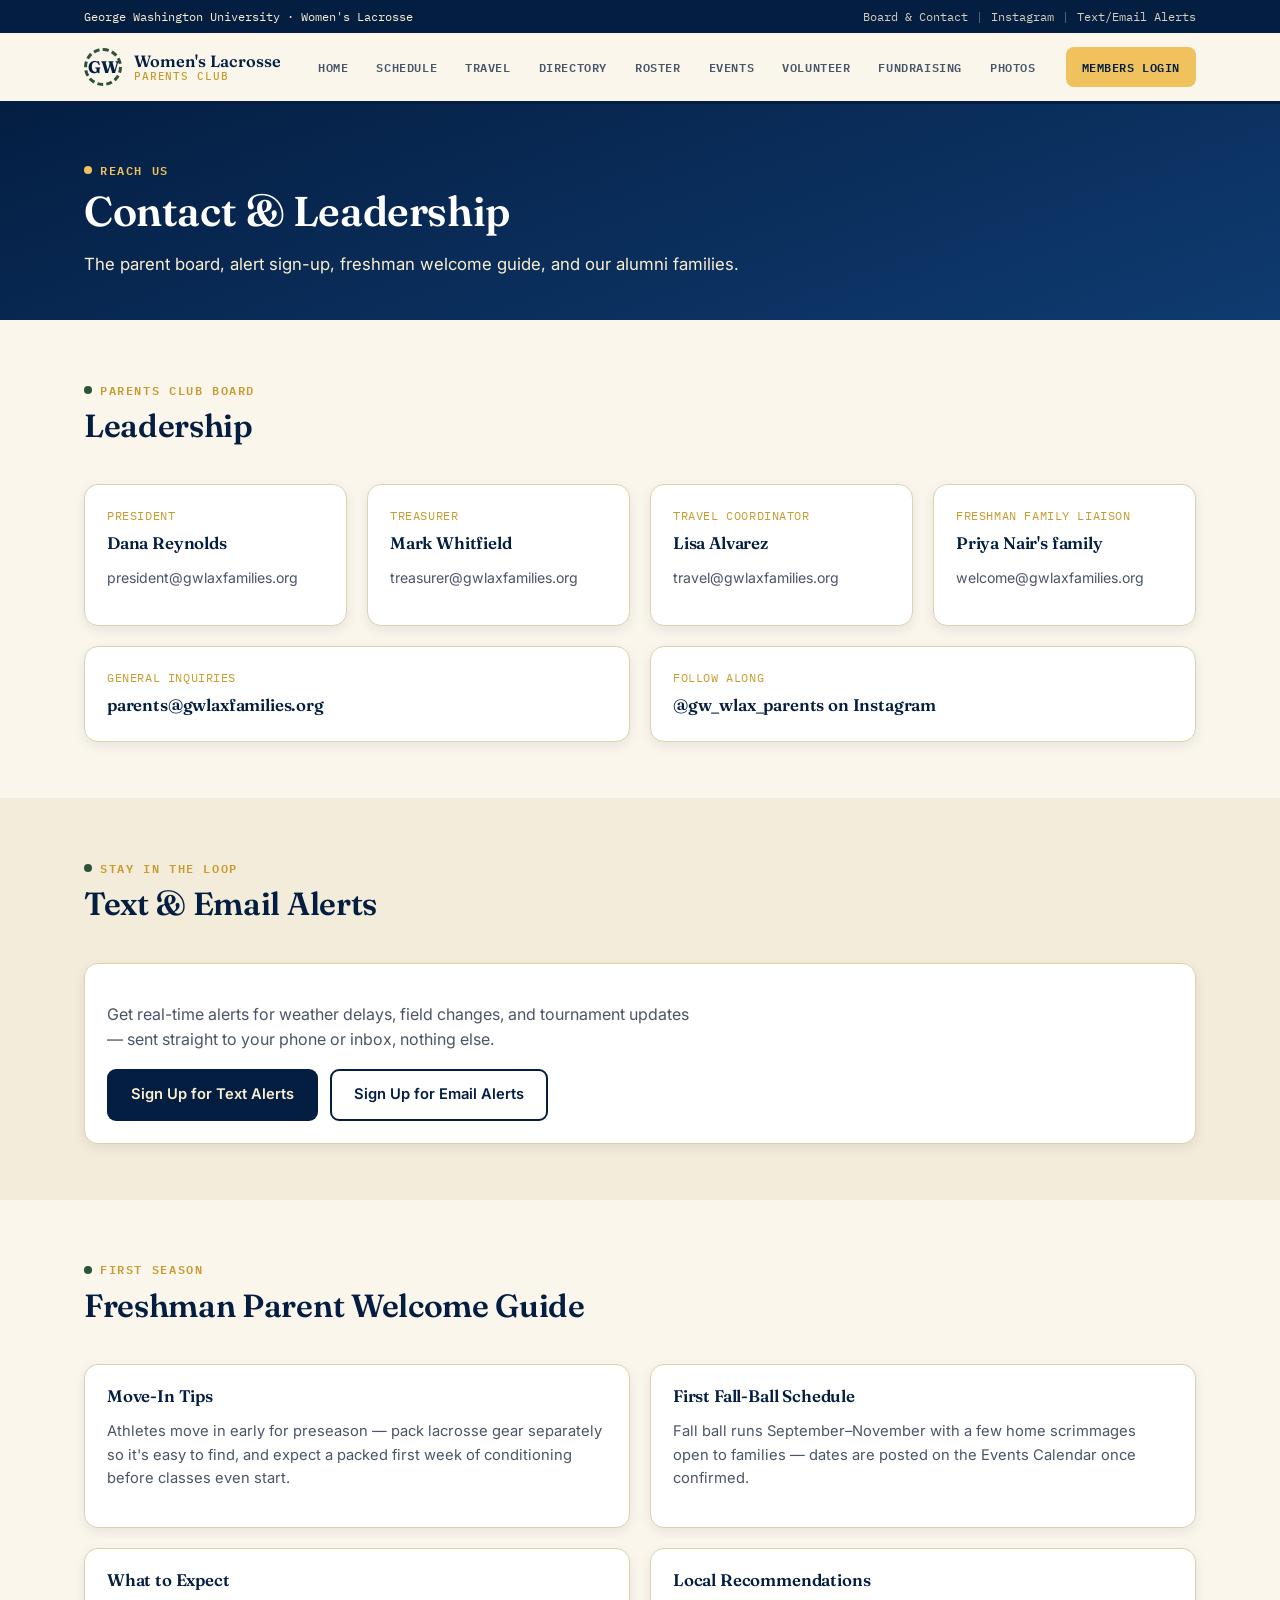
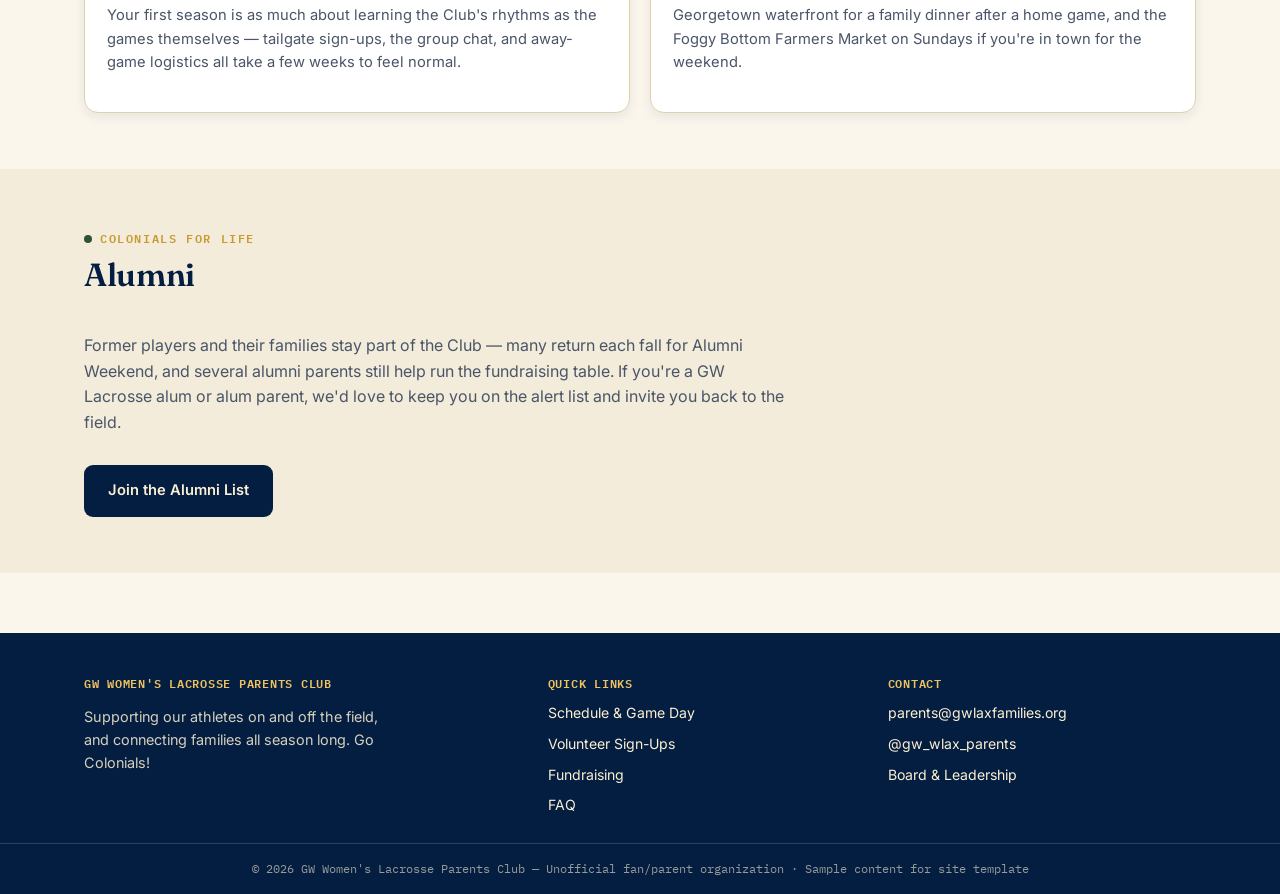
==== contact.html @ f3a17a4f "Add files via upload" ====
<!DOCTYPE html>
<html lang="en">
<head>
<meta charset="UTF-8">
<meta name="viewport" content="width=device-width, initial-scale=1.0">
<title>Contact &amp; Leadership — GW Women's Lacrosse Parents Club</title>
<link rel="stylesheet" href="css/style.css">
</head>
<body>

<div class="top-bar">
  <div class="wrap">
    <div>George Washington University · Women's Lacrosse</div>
    <div><a href="contact.html">Board &amp; Contact</a><span class="sep">|</span><a href="#">Instagram</a><span class="sep">|</span><a href="contact.html#alerts">Text/Email Alerts</a></div>
  </div>
</div>
<header class="site-header">
  <div class="header-inner">
    <a href="index.html" class="brand"><span class="brand-mark">GW</span><span class="brand-text">Women's Lacrosse<small>Parents Club</small></span></a>
    <nav class="site-nav">
      <a href="index.html">Home</a><a href="schedule.html">Schedule</a><a href="travel.html">Travel</a>
      <a href="directory.html">Directory</a><a href="roster.html">Roster</a><a href="events.html">Events</a>
      <a href="volunteer.html">Volunteer</a><a href="fundraising.html">Fundraising</a><a href="gallery.html">Photos</a>
      <a href="news.html">News</a><a href="faq.html">FAQ</a><a href="contact.html">Contact</a>
    </nav>
    <button class="member-btn" onclick="location.href='directory.html'">Members Login</button>
  </div>
</header>

<section class="page-banner">
  <div class="wrap">
    <span class="eyebrow">Reach us</span>
    <h1>Contact &amp; Leadership</h1>
    <p>The parent board, alert sign-up, freshman welcome guide, and our alumni families.</p>
  </div>
</section>

<section class="section">
  <div class="wrap">
    <div class="section-head"><div><span class="eyebrow">Parents club board</span><h2>Leadership</h2></div></div>
    <div class="grid cols-4">
      <div class="card"><span class="meta">President</span><h3 style="font-size:1.05rem;">Dana Reynolds</h3><p style="color:var(--ink-soft);font-size:.88rem;">president@gwlaxfamilies.org</p></div>
      <div class="card"><span class="meta">Treasurer</span><h3 style="font-size:1.05rem;">Mark Whitfield</h3><p style="color:var(--ink-soft);font-size:.88rem;">treasurer@gwlaxfamilies.org</p></div>
      <div class="card"><span class="meta">Travel Coordinator</span><h3 style="font-size:1.05rem;">Lisa Alvarez</h3><p style="color:var(--ink-soft);font-size:.88rem;">travel@gwlaxfamilies.org</p></div>
      <div class="card"><span class="meta">Freshman Family Liaison</span><h3 style="font-size:1.05rem;">Priya Nair's family</h3><p style="color:var(--ink-soft);font-size:.88rem;">welcome@gwlaxfamilies.org</p></div>
    </div>
    <div class="grid cols-2" style="margin-top:20px;">
      <div class="card"><span class="meta">General inquiries</span><h3 style="font-size:1.05rem;">parents@gwlaxfamilies.org</h3></div>
      <div class="card"><span class="meta">Follow along</span><h3 style="font-size:1.05rem;">@gw_wlax_parents on Instagram</h3></div>
    </div>
  </div>
</section>

<section class="section alt" id="alerts">
  <div class="wrap">
    <div class="section-head"><div><span class="eyebrow">Stay in the loop</span><h2>Text &amp; Email Alerts</h2></div></div>
    <div class="card">
      <p style="color:var(--ink-soft);max-width:60ch;">Get real-time alerts for weather delays, field changes, and tournament updates — sent straight to your phone or inbox, nothing else.</p>
      <div style="display:flex;gap:12px;flex-wrap:wrap;margin-top:14px;">
        <a class="btn btn-navy" href="#">Sign Up for Text Alerts</a>
        <a class="btn btn-outline" style="color:var(--blue-900);border-color:var(--blue-900);" href="#">Sign Up for Email Alerts</a>
      </div>
    </div>
  </div>
</section>

<section class="section">
  <div class="wrap">
    <div class="section-head"><div><span class="eyebrow">First season</span><h2>Freshman Parent Welcome Guide</h2></div></div>
    <div class="grid cols-2">
      <div class="card"><h3 style="font-size:1.05rem;">Move-In Tips</h3><p style="color:var(--ink-soft);font-size:.92rem;">Athletes move in early for preseason — pack lacrosse gear separately so it's easy to find, and expect a packed first week of conditioning before classes even start.</p></div>
      <div class="card"><h3 style="font-size:1.05rem;">First Fall-Ball Schedule</h3><p style="color:var(--ink-soft);font-size:.92rem;">Fall ball runs September–November with a few home scrimmages open to families — dates are posted on the Events Calendar once confirmed.</p></div>
      <div class="card"><h3 style="font-size:1.05rem;">What to Expect</h3><p style="color:var(--ink-soft);font-size:.92rem;">Your first season is as much about learning the Club's rhythms as the games themselves — tailgate sign-ups, the group chat, and away-game logistics all take a few weeks to feel normal.</p></div>
      <div class="card"><h3 style="font-size:1.05rem;">Local Recommendations</h3><p style="color:var(--ink-soft);font-size:.92rem;">Georgetown waterfront for a family dinner after a home game, and the Foggy Bottom Farmers Market on Sundays if you're in town for the weekend.</p></div>
    </div>
  </div>
</section>

<section class="section alt">
  <div class="wrap">
    <div class="section-head"><div><span class="eyebrow">Colonials for life</span><h2>Alumni</h2></div></div>
    <p style="color:var(--ink-soft);max-width:70ch;">Former players and their families stay part of the Club — many return each fall for Alumni Weekend, and several alumni parents still help run the fundraising table. If you're a GW Lacrosse alum or alum parent, we'd love to keep you on the alert list and invite you back to the field.</p>
    <a class="btn btn-navy" style="margin-top:14px;" href="#">Join the Alumni List</a>
  </div>
</section>

<footer class="site-footer">
  <div class="footer-inner">
    <div><h4>GW Women's Lacrosse Parents Club</h4><p style="max-width:34ch;color:rgba(251,239,209,.85);font-size:.9rem;">Supporting our athletes on and off the field, and connecting families all season long. Go Colonials!</p></div>
    <div><h4>Quick Links</h4><ul><li><a href="schedule.html">Schedule &amp; Game Day</a></li><li><a href="volunteer.html">Volunteer Sign-Ups</a></li><li><a href="fundraising.html">Fundraising</a></li><li><a href="faq.html">FAQ</a></li></ul></div>
    <div><h4>Contact</h4><ul><li>parents@gwlaxfamilies.org</li><li>@gw_wlax_parents</li><li><a href="contact.html">Board &amp; Leadership</a></li></ul></div>
  </div>
  <div class="footer-bottom">© 2026 GW Women's Lacrosse Parents Club — Unofficial fan/parent organization · Sample content for site template</div>
</footer>
<script src="js/main.js"></script>
</body>
</html>
---- css/style.css ----
/* ==========================================================================
   GW WOMEN'S LACROSSE PARENTS CLUB — DESIGN SYSTEM
   Palette: Colonial Blue + Buff, warm cream ground, turf-green accent
   Signature motif: "The Draw Circle" — the center circle where every game
   begins — used as a photo frame, a divider, and a progress ring.
   ========================================================================== */

@import url('https://fonts.googleapis.com/css2?family=Fraunces:opsz,wght@9..144,400;9..144,500;9..144,600;9..144,700&family=Inter:wght@400;500;600;700&family=IBM+Plex+Mono:wght@400;500;600&display=swap');

:root{
  --blue-900:#041E42;
  --blue-800:#0A2C56;
  --blue-700:#0F3B70;
  --buff:#EFC25E;
  --buff-dark:#C99A2F;
  --buff-light:#FBEFD1;
  --cream:#FAF6EC;
  --cream-deep:#F3ECDA;
  --ink:#1B2430;
  --ink-soft:#4A5568;
  --turf:#2E5339;
  --turf-light:#E7EEE4;
  --line:#DED2AC;
  --white:#FFFFFF;
  --radius:14px;
  --radius-sm:8px;
  --shadow:0 10px 30px rgba(4,30,66,0.10);
  --shadow-sm:0 4px 12px rgba(4,30,66,0.08);
  --maxw:1160px;
}

*{box-sizing:border-box;}
html{scroll-behavior:smooth;}
body{
  margin:0;
  background:var(--cream);
  color:var(--ink);
  font-family:'Inter',system-ui,sans-serif;
  font-size:16px;
  line-height:1.6;
  -webkit-font-smoothing:antialiased;
}
img{max-width:100%;display:block;}
a{color:inherit;text-decoration:none;}
h1,h2,h3,h4{
  font-family:'Fraunces',serif;
  font-weight:600;
  line-height:1.08;
  margin:0 0 .4em;
  color:var(--blue-900);
  letter-spacing:-0.01em;
}
.mono{font-family:'IBM Plex Mono',monospace;}
.wrap{max-width:var(--maxw);margin:0 auto;padding:0 24px;}
.eyebrow{
  font-family:'IBM Plex Mono',monospace;
  text-transform:uppercase;
  font-size:.72rem;
  letter-spacing:.14em;
  color:var(--buff-dark);
  font-weight:600;
  display:inline-flex;
  align-items:center;
  gap:8px;
  margin-bottom:10px;
}
.eyebrow::before{
  content:"";
  width:8px;height:8px;border-radius:50%;
  background:var(--turf);
  display:inline-block;
}
:focus-visible{outline:3px solid var(--turf);outline-offset:2px;}

/* ---------- header / scoreboard nav ---------- */
.top-bar{
  background:var(--blue-900);
  color:var(--buff-light);
  font-family:'IBM Plex Mono',monospace;
  font-size:.75rem;
}
.top-bar .wrap{
  display:flex;justify-content:space-between;align-items:center;
  padding-top:7px;padding-bottom:7px;gap:12px;flex-wrap:wrap;
}
.top-bar a{opacity:.85;}
.top-bar a:hover{opacity:1;color:var(--buff);}
.top-bar .sep{opacity:.4;margin:0 8px;}

.site-header{
  background:var(--cream);
  border-bottom:3px solid var(--blue-900);
  position:sticky;top:0;z-index:50;
}
.header-inner{
  max-width:var(--maxw);margin:0 auto;padding:14px 24px;
  display:flex;align-items:center;gap:24px;
}
.brand{display:flex;align-items:center;gap:12px;flex-shrink:0;}
.brand-mark{
  width:38px;height:38px;border-radius:50%;
  border:3px dashed var(--turf);
  display:flex;align-items:center;justify-content:center;
  color:var(--blue-900);font-family:'Fraunces',serif;font-weight:700;font-size:1.05rem;
}
.brand-text{font-family:'Fraunces',serif;font-weight:600;color:var(--blue-900);font-size:1.02rem;line-height:1.15;}
.brand-text small{display:block;font-family:'IBM Plex Mono',monospace;font-weight:500;font-size:.68rem;letter-spacing:.08em;text-transform:uppercase;color:var(--buff-dark);}

.site-nav{
  display:flex;gap:2px;overflow-x:auto;flex:1;
  scrollbar-width:none;
}
.site-nav::-webkit-scrollbar{display:none;}
.site-nav a{
  font-family:'IBM Plex Mono',monospace;
  font-size:.74rem;letter-spacing:.05em;text-transform:uppercase;
  padding:9px 13px;border-radius:6px;white-space:nowrap;
  color:var(--ink-soft);font-weight:600;
}
.site-nav a:hover{background:var(--cream-deep);color:var(--blue-900);}
.site-nav a.active{background:var(--blue-900);color:var(--buff);}
.member-btn{
  flex-shrink:0;
  background:var(--buff);color:var(--blue-900);border:none;
  font-family:'IBM Plex Mono',monospace;font-weight:600;font-size:.72rem;
  letter-spacing:.05em;text-transform:uppercase;
  padding:10px 16px;border-radius:8px;cursor:pointer;
}
.member-btn:hover{background:var(--buff-dark);}

/* ---------- hero ---------- */
.hero{
  position:relative;
  background:
    radial-gradient(circle at 18% 30%, rgba(239,194,94,0.18), transparent 45%),
    linear-gradient(160deg,var(--blue-900) 0%, var(--blue-700) 55%, var(--blue-800) 100%);
  color:var(--white);
  overflow:hidden;
}
.hero::after{
  content:"";position:absolute;inset:0;
  background-image:repeating-linear-gradient(90deg, rgba(255,255,255,0.05) 0 1px, transparent 1px 90px);
  pointer-events:none;
}
.hero-inner{
  max-width:var(--maxw);margin:0 auto;padding:76px 24px 60px;
  position:relative;z-index:2;
  display:grid;grid-template-columns:1.2fr .8fr;gap:40px;align-items:center;
}
.hero h1{color:var(--white);font-size:clamp(2.2rem,4.4vw,3.4rem);margin-bottom:.3em;}
.hero p.lead{font-size:1.15rem;color:var(--buff-light);max-width:46ch;margin:0 0 22px;}
.hero .eyebrow{color:var(--buff);}
.hero .eyebrow::before{background:var(--buff);}
.hero-cta{display:flex;gap:12px;flex-wrap:wrap;}
.hero-photo{
  aspect-ratio:4/3;border-radius:var(--radius);
  background:
    radial-gradient(circle at 65% 25%, rgba(239,194,94,0.35), transparent 55%),
    linear-gradient(135deg,#0F3B70,#062042);
  border:3px dashed rgba(239,194,94,0.55);
  display:flex;align-items:center;justify-content:center;
  text-align:center;padding:24px;position:relative;
}
.hero-photo .cap{font-family:'IBM Plex Mono',monospace;font-size:.78rem;color:var(--buff-light);letter-spacing:.04em;}
.hero-photo .circle-ring{
  position:absolute;width:120px;height:120px;border-radius:50%;
  border:2px dashed rgba(239,194,94,0.5);
}

/* ---------- generic page banner (non-home pages) ---------- */
.page-banner{
  background:linear-gradient(160deg,var(--blue-900),var(--blue-700));
  color:var(--white);padding:52px 24px 42px;
}
.page-banner .wrap>*{position:relative;z-index:2;}
.page-banner h1{color:var(--white);font-size:clamp(1.8rem,3.6vw,2.6rem);}
.page-banner p{color:var(--buff-light);max-width:60ch;font-size:1.05rem;margin:0;}
.page-banner .eyebrow{color:var(--buff);}
.page-banner .eyebrow::before{background:var(--buff);}

/* ---------- sections ---------- */
.section{padding:56px 0;}
.section.tight{padding:36px 0;}
.section.alt{background:var(--cream-deep);}
.section-head{display:flex;justify-content:space-between;align-items:flex-end;gap:20px;margin-bottom:28px;flex-wrap:wrap;}
.section-head h2{font-size:clamp(1.5rem,2.6vw,2rem);}

/* dashed "restraining line" divider */
.dash-divider{
  border:none;border-top:2px dashed var(--line);margin:44px 0;
}

/* ---------- cards / grids ---------- */
.grid{display:grid;gap:20px;}
.grid.cols-2{grid-template-columns:repeat(2,1fr);}
.grid.cols-3{grid-template-columns:repeat(3,1fr);}
.grid.cols-4{grid-template-columns:repeat(4,1fr);}
@media(max-width:900px){.grid.cols-2,.grid.cols-3,.grid.cols-4{grid-template-columns:1fr 1fr;}}
@media(max-width:600px){.grid.cols-2,.grid.cols-3,.grid.cols-4{grid-template-columns:1fr;}}

.card{
  background:var(--white);border:1px solid var(--line);border-radius:var(--radius);
  padding:22px;box-shadow:var(--shadow-sm);
}
.card h3{font-size:1.15rem;margin-bottom:.3em;}
.card .meta{font-family:'IBM Plex Mono',monospace;font-size:.74rem;color:var(--buff-dark);text-transform:uppercase;letter-spacing:.05em;margin-bottom:8px;display:block;}

.announce{
  border-left:4px solid var(--turf);background:var(--turf-light);
  padding:14px 18px;border-radius:0 var(--radius-sm) var(--radius-sm) 0;margin-bottom:14px;
}
.announce .date{font-family:'IBM Plex Mono',monospace;font-size:.72rem;color:var(--turf);text-transform:uppercase;letter-spacing:.05em;display:block;margin-bottom:4px;}

/* ---------- date-tile list (key dates on home) ---------- */
.date-list{display:flex;flex-direction:column;gap:0;}
.date-row{
  display:flex;align-items:center;gap:18px;padding:16px 0;border-bottom:1px dashed var(--line);
}
.date-row:first-child{border-top:1px dashed var(--line);}
.date-tile{
  width:64px;height:64px;flex-shrink:0;border-radius:12px;background:var(--blue-900);color:var(--buff);
  display:flex;flex-direction:column;align-items:center;justify-content:center;font-family:'IBM Plex Mono',monospace;
}
.date-tile .d{font-size:1.3rem;font-weight:600;line-height:1;}
.date-tile .m{font-size:.62rem;text-transform:uppercase;letter-spacing:.06em;}
.date-row h4{margin:0 0 2px;font-size:1.02rem;}
.date-row p{margin:0;color:var(--ink-soft);font-size:.92rem;}

/* ---------- buttons ---------- */
.btn{
  display:inline-flex;align-items:center;gap:8px;
  font-family:'Inter',sans-serif;font-weight:600;font-size:.92rem;
  padding:12px 22px;border-radius:9px;border:2px solid transparent;cursor:pointer;
}
.btn-primary{background:var(--buff);color:var(--blue-900);}
.btn-primary:hover{background:var(--buff-dark);}
.btn-outline{background:transparent;border-color:rgba(255,255,255,0.5);color:var(--white);}
.btn-outline:hover{border-color:var(--white);}
.btn-navy{background:var(--blue-900);color:var(--buff-light);}
.btn-navy:hover{background:var(--blue-700);}
.btn-sm{padding:8px 14px;font-size:.82rem;border-radius:7px;}

/* ---------- tables ---------- */
.table-wrap{overflow-x:auto;border-radius:var(--radius);border:1px solid var(--line);background:var(--white);}
table{width:100%;border-collapse:collapse;font-size:.93rem;min-width:640px;}
thead th{
  background:var(--blue-900);color:var(--buff-light);text-align:left;
  font-family:'IBM Plex Mono',monospace;font-size:.72rem;text-transform:uppercase;letter-spacing:.05em;
  padding:12px 16px;
}
tbody td{padding:13px 16px;border-bottom:1px solid var(--cream-deep);vertical-align:middle;}
tbody tr:last-child td{border-bottom:none;}
tbody tr:hover{background:var(--cream-deep);}
.pill{
  display:inline-block;padding:3px 10px;border-radius:20px;font-family:'IBM Plex Mono',monospace;
  font-size:.7rem;text-transform:uppercase;letter-spacing:.04em;font-weight:600;
}
.pill.home{background:var(--turf-light);color:var(--turf);}
.pill.away{background:var(--buff-light);color:var(--buff-dark);}
.pill.win{background:#E4F3E7;color:#1F6D33;}
.pill.loss{background:#FBE9E7;color:#B3402C;}
.pill.upcoming{background:var(--cream-deep);color:var(--ink-soft);}

/* ---------- draw-circle photo frames ---------- */
.circle-frame{
  width:140px;height:140px;border-radius:50%;
  background:linear-gradient(150deg,#0F3B70,#062042);
  border:3px dashed var(--buff);
  display:flex;align-items:center;justify-content:center;margin:0 auto 14px;
  color:var(--buff-light);font-family:'IBM Plex Mono',monospace;font-size:.68rem;text-align:center;padding:10px;
}
.roster-card{text-align:center;}
.roster-card h3{font-size:1.02rem;margin-bottom:0;}
.roster-card .pos{color:var(--buff-dark);font-family:'IBM Plex Mono',monospace;font-size:.75rem;text-transform:uppercase;letter-spacing:.05em;}
.roster-card .home{color:var(--ink-soft);font-size:.86rem;margin-top:2px;}

/* ---------- progress ring (fundraising) ---------- */
.ring-wrap{display:flex;align-items:center;gap:22px;flex-wrap:wrap;}
.ring{position:relative;width:150px;height:150px;flex-shrink:0;}
.ring svg{transform:rotate(-90deg);}
.ring .bg{fill:none;stroke:var(--cream-deep);stroke-width:12;}
.ring .fg{fill:none;stroke:var(--buff);stroke-width:12;stroke-linecap:round;}
.ring .label{position:absolute;inset:0;display:flex;flex-direction:column;align-items:center;justify-content:center;}
.ring .label .pct{font-family:'Fraunces',serif;font-size:1.6rem;font-weight:600;color:var(--blue-900);}
.ring .label .of{font-family:'IBM Plex Mono',monospace;font-size:.68rem;color:var(--ink-soft);}

/* ---------- FAQ ---------- */
details.faq{
  background:var(--white);border:1px solid var(--line);border-radius:var(--radius-sm);
  padding:16px 20px;margin-bottom:12px;
}
details.faq summary{cursor:pointer;font-weight:600;color:var(--blue-900);font-size:1rem;list-style:none;display:flex;justify-content:space-between;align-items:center;}
details.faq summary::after{content:"+";font-family:'IBM Plex Mono',monospace;font-size:1.2rem;color:var(--buff-dark);}
details.faq[open] summary::after{content:"–";}
details.faq summary::-webkit-details-marker{display:none;}
details.faq p{margin:12px 0 0;color:var(--ink-soft);}

/* ---------- gallery ---------- */
.gallery-tile{
  aspect-ratio:1;border-radius:var(--radius-sm);
  background:linear-gradient(150deg,var(--blue-800),var(--blue-700));
  display:flex;align-items:center;justify-content:center;text-align:center;padding:14px;
  color:var(--buff-light);font-family:'IBM Plex Mono',monospace;font-size:.7rem;border:2px dashed rgba(239,194,94,0.4);
}

/* ---------- news ---------- */
.news-item{padding:22px 0;border-bottom:1px dashed var(--line);}
.news-item:last-child{border-bottom:none;}
.news-item h3{font-size:1.2rem;}
.news-item .date{font-family:'IBM Plex Mono',monospace;font-size:.72rem;color:var(--buff-dark);text-transform:uppercase;letter-spacing:.05em;}

/* ---------- forms / signups ---------- */
.signup-row{
  display:flex;justify-content:space-between;align-items:center;gap:16px;
  padding:16px 20px;background:var(--white);border:1px solid var(--line);border-radius:var(--radius-sm);margin-bottom:10px;flex-wrap:wrap;
}
.signup-row .slots{font-family:'IBM Plex Mono',monospace;font-size:.75rem;color:var(--ink-soft);}

.stat-strip{display:flex;gap:0;border:1px solid var(--line);border-radius:var(--radius);overflow:hidden;background:var(--white);}
.stat-strip .stat{flex:1;padding:20px;text-align:center;border-right:1px dashed var(--line);}
.stat-strip .stat:last-child{border-right:none;}
.stat-strip .stat .num{font-family:'Fraunces',serif;font-size:1.7rem;font-weight:600;color:var(--blue-900);}
.stat-strip .stat .lbl{font-family:'IBM Plex Mono',monospace;font-size:.68rem;text-transform:uppercase;letter-spacing:.05em;color:var(--ink-soft);}

/* ---------- lock notice (directory) ---------- */
.lock-banner{
  background:var(--blue-900);color:var(--buff-light);border-radius:var(--radius);
  padding:22px 26px;display:flex;align-items:center;gap:16px;margin-bottom:30px;
}
.lock-banner .icon{font-size:1.5rem;}
.lock-banner p{margin:0;font-size:.92rem;}

/* ---------- footer ---------- */
.site-footer{background:var(--blue-900);color:var(--buff-light);margin-top:60px;}
.footer-inner{max-width:var(--maxw);margin:0 auto;padding:44px 24px 26px;display:grid;grid-template-columns:1.4fr 1fr 1fr;gap:32px;}
.footer-inner h4{color:var(--buff);font-family:'IBM Plex Mono',monospace;font-size:.78rem;text-transform:uppercase;letter-spacing:.06em;margin-bottom:12px;}
.footer-inner ul{list-style:none;padding:0;margin:0;display:flex;flex-direction:column;gap:8px;font-size:.88rem;}
.footer-inner a:hover{color:var(--buff);}
.footer-bottom{border-top:1px solid rgba(255,255,255,0.15);padding:16px 24px;text-align:center;font-family:'IBM Plex Mono',monospace;font-size:.72rem;color:rgba(251,239,209,0.6);}
@media(max-width:800px){.footer-inner{grid-template-columns:1fr;}}

/* ---------- responsive ---------- */
@media(max-width:900px){
  .hero-inner{grid-template-columns:1fr;}
  .hero-photo{max-width:420px;}
}
@media(max-width:760px){
  .header-inner{flex-wrap:wrap;}
  .site-nav{order:3;width:100%;border-top:1px dashed var(--line);padding-top:8px;}
  table{min-width:560px;}
}
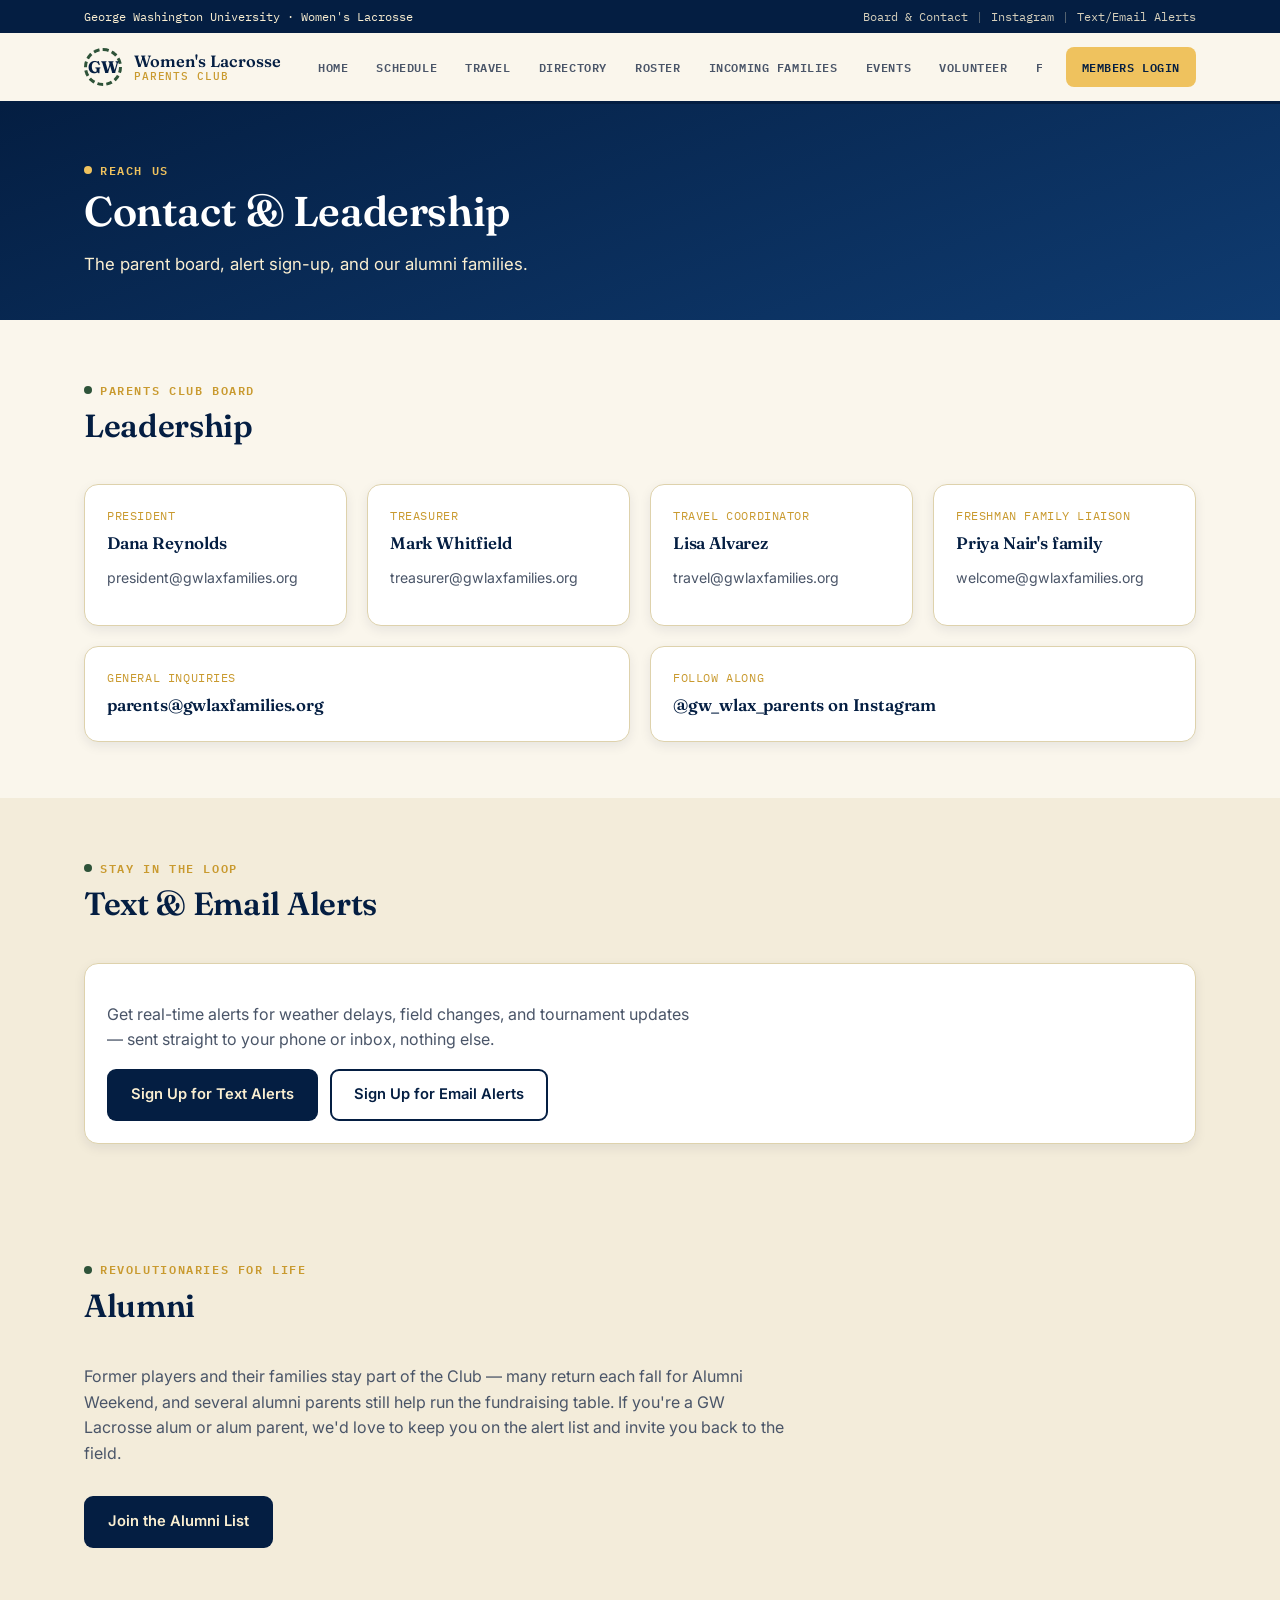
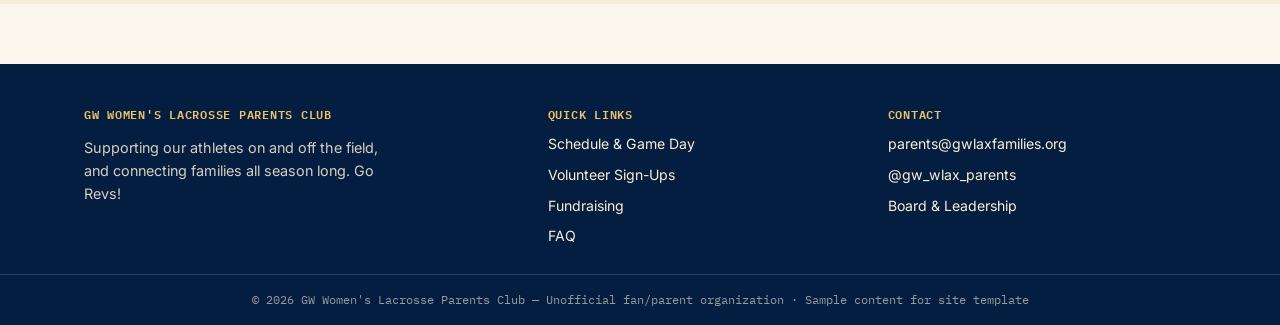
==== commit 301d7ce5: "Add files via upload" ====
--- a/contact.html
+++ b/contact.html
@@ -19,7 +19,7 @@
     <a href="index.html" class="brand"><span class="brand-mark">GW</span><span class="brand-text">Women's Lacrosse<small>Parents Club</small></span></a>
     <nav class="site-nav">
       <a href="index.html">Home</a><a href="schedule.html">Schedule</a><a href="travel.html">Travel</a>
-      <a href="directory.html">Directory</a><a href="roster.html">Roster</a><a href="events.html">Events</a>
+      <a href="directory.html">Directory</a><a href="roster.html">Roster</a><a href="incoming-families.html">Incoming Families</a><a href="events.html">Events</a>
       <a href="volunteer.html">Volunteer</a><a href="fundraising.html">Fundraising</a><a href="gallery.html">Photos</a>
       <a href="news.html">News</a><a href="faq.html">FAQ</a><a href="contact.html">Contact</a>
     </nav>
@@ -31,7 +31,7 @@
   <div class="wrap">
     <span class="eyebrow">Reach us</span>
     <h1>Contact &amp; Leadership</h1>
-    <p>The parent board, alert sign-up, freshman welcome guide, and our alumni families.</p>
+    <p>The parent board, alert sign-up, and our alumni families.</p>
   </div>
 </section>
 
@@ -64,21 +64,9 @@
   </div>
 </section>
 
-<section class="section">
-  <div class="wrap">
-    <div class="section-head"><div><span class="eyebrow">First season</span><h2>Freshman Parent Welcome Guide</h2></div></div>
-    <div class="grid cols-2">
-      <div class="card"><h3 style="font-size:1.05rem;">Move-In Tips</h3><p style="color:var(--ink-soft);font-size:.92rem;">Athletes move in early for preseason — pack lacrosse gear separately so it's easy to find, and expect a packed first week of conditioning before classes even start.</p></div>
-      <div class="card"><h3 style="font-size:1.05rem;">First Fall-Ball Schedule</h3><p style="color:var(--ink-soft);font-size:.92rem;">Fall ball runs September–November with a few home scrimmages open to families — dates are posted on the Events Calendar once confirmed.</p></div>
-      <div class="card"><h3 style="font-size:1.05rem;">What to Expect</h3><p style="color:var(--ink-soft);font-size:.92rem;">Your first season is as much about learning the Club's rhythms as the games themselves — tailgate sign-ups, the group chat, and away-game logistics all take a few weeks to feel normal.</p></div>
-      <div class="card"><h3 style="font-size:1.05rem;">Local Recommendations</h3><p style="color:var(--ink-soft);font-size:.92rem;">Georgetown waterfront for a family dinner after a home game, and the Foggy Bottom Farmers Market on Sundays if you're in town for the weekend.</p></div>
-    </div>
-  </div>
-</section>
-
 <section class="section alt">
   <div class="wrap">
-    <div class="section-head"><div><span class="eyebrow">Colonials for life</span><h2>Alumni</h2></div></div>
+    <div class="section-head"><div><span class="eyebrow">Revolutionaries for life</span><h2>Alumni</h2></div></div>
     <p style="color:var(--ink-soft);max-width:70ch;">Former players and their families stay part of the Club — many return each fall for Alumni Weekend, and several alumni parents still help run the fundraising table. If you're a GW Lacrosse alum or alum parent, we'd love to keep you on the alert list and invite you back to the field.</p>
     <a class="btn btn-navy" style="margin-top:14px;" href="#">Join the Alumni List</a>
   </div>
@@ -86,7 +74,7 @@
 
 <footer class="site-footer">
   <div class="footer-inner">
-    <div><h4>GW Women's Lacrosse Parents Club</h4><p style="max-width:34ch;color:rgba(251,239,209,.85);font-size:.9rem;">Supporting our athletes on and off the field, and connecting families all season long. Go Colonials!</p></div>
+    <div><h4>GW Women's Lacrosse Parents Club</h4><p style="max-width:34ch;color:rgba(251,239,209,.85);font-size:.9rem;">Supporting our athletes on and off the field, and connecting families all season long. Go Revs!</p></div>
     <div><h4>Quick Links</h4><ul><li><a href="schedule.html">Schedule &amp; Game Day</a></li><li><a href="volunteer.html">Volunteer Sign-Ups</a></li><li><a href="fundraising.html">Fundraising</a></li><li><a href="faq.html">FAQ</a></li></ul></div>
     <div><h4>Contact</h4><ul><li>parents@gwlaxfamilies.org</li><li>@gw_wlax_parents</li><li><a href="contact.html">Board &amp; Leadership</a></li></ul></div>
   </div>
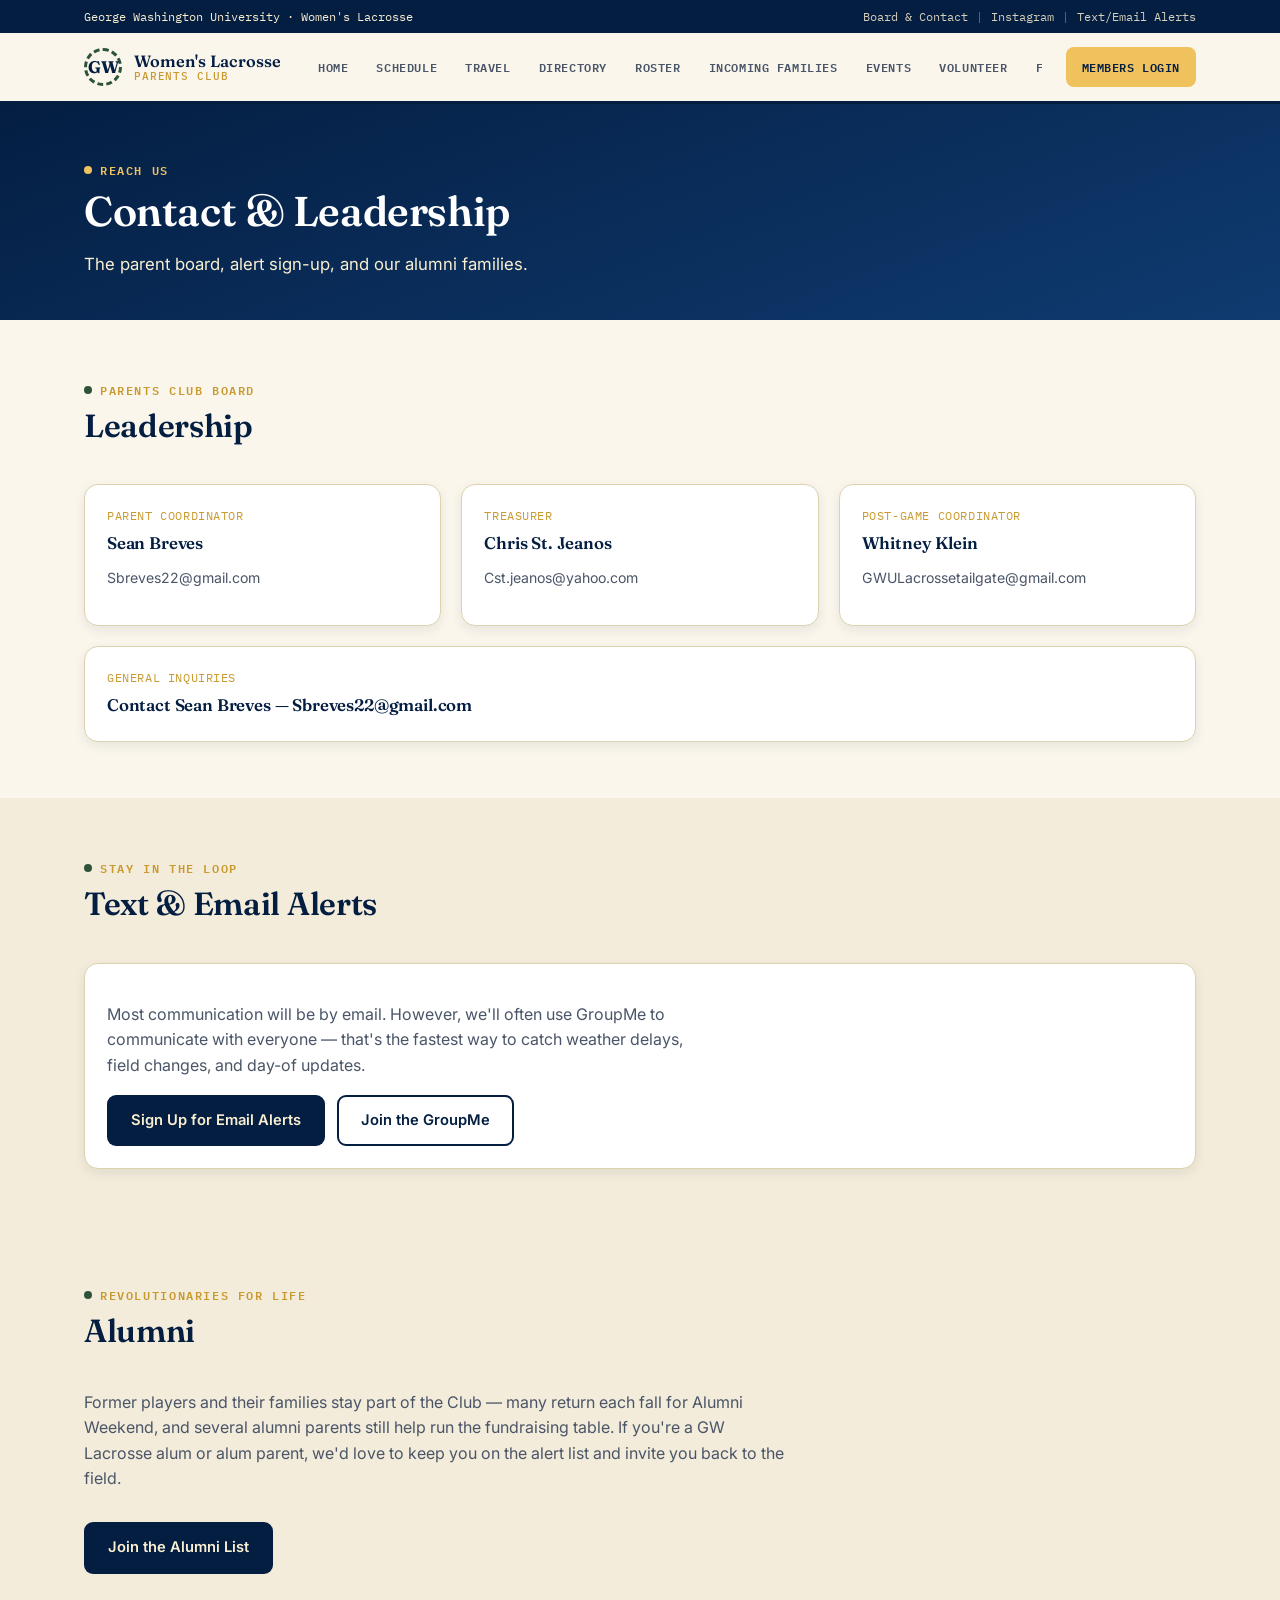
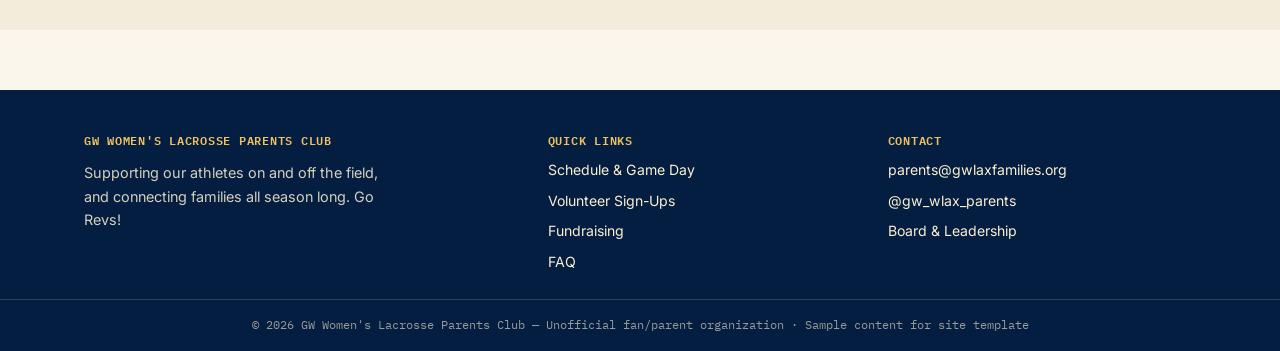
==== commit 8d3a9618: "Add files via upload" ====
--- a/contact.html
+++ b/contact.html
@@ -38,15 +38,13 @@
 <section class="section">
   <div class="wrap">
     <div class="section-head"><div><span class="eyebrow">Parents club board</span><h2>Leadership</h2></div></div>
-    <div class="grid cols-4">
-      <div class="card"><span class="meta">President</span><h3 style="font-size:1.05rem;">Dana Reynolds</h3><p style="color:var(--ink-soft);font-size:.88rem;">president@gwlaxfamilies.org</p></div>
-      <div class="card"><span class="meta">Treasurer</span><h3 style="font-size:1.05rem;">Mark Whitfield</h3><p style="color:var(--ink-soft);font-size:.88rem;">treasurer@gwlaxfamilies.org</p></div>
-      <div class="card"><span class="meta">Travel Coordinator</span><h3 style="font-size:1.05rem;">Lisa Alvarez</h3><p style="color:var(--ink-soft);font-size:.88rem;">travel@gwlaxfamilies.org</p></div>
-      <div class="card"><span class="meta">Freshman Family Liaison</span><h3 style="font-size:1.05rem;">Priya Nair's family</h3><p style="color:var(--ink-soft);font-size:.88rem;">welcome@gwlaxfamilies.org</p></div>
+    <div class="grid cols-3">
+      <div class="card"><span class="meta">Parent Coordinator</span><h3 style="font-size:1.05rem;">Sean Breves</h3><p style="color:var(--ink-soft);font-size:.88rem;">Sbreves22@gmail.com</p></div>
+      <div class="card"><span class="meta">Treasurer</span><h3 style="font-size:1.05rem;">Chris St. Jeanos</h3><p style="color:var(--ink-soft);font-size:.88rem;">Cst.jeanos@yahoo.com</p></div>
+      <div class="card"><span class="meta">Post-Game Coordinator</span><h3 style="font-size:1.05rem;">Whitney Klein</h3><p style="color:var(--ink-soft);font-size:.88rem;">GWULacrossetailgate@gmail.com</p></div>
     </div>
     <div class="grid cols-2" style="margin-top:20px;">
-      <div class="card"><span class="meta">General inquiries</span><h3 style="font-size:1.05rem;">parents@gwlaxfamilies.org</h3></div>
-      <div class="card"><span class="meta">Follow along</span><h3 style="font-size:1.05rem;">@gw_wlax_parents on Instagram</h3></div>
+      <div class="card" style="grid-column:1/-1;"><span class="meta">General inquiries</span><h3 style="font-size:1.05rem;">Contact Sean Breves — Sbreves22@gmail.com</h3></div>
     </div>
   </div>
 </section>
@@ -55,10 +53,10 @@
   <div class="wrap">
     <div class="section-head"><div><span class="eyebrow">Stay in the loop</span><h2>Text &amp; Email Alerts</h2></div></div>
     <div class="card">
-      <p style="color:var(--ink-soft);max-width:60ch;">Get real-time alerts for weather delays, field changes, and tournament updates — sent straight to your phone or inbox, nothing else.</p>
+      <p style="color:var(--ink-soft);max-width:60ch;">Most communication will be by email. However, we'll often use GroupMe to communicate with everyone — that's the fastest way to catch weather delays, field changes, and day-of updates.</p>
       <div style="display:flex;gap:12px;flex-wrap:wrap;margin-top:14px;">
-        <a class="btn btn-navy" href="#">Sign Up for Text Alerts</a>
-        <a class="btn btn-outline" style="color:var(--blue-900);border-color:var(--blue-900);" href="#">Sign Up for Email Alerts</a>
+        <a class="btn btn-navy" href="#">Sign Up for Email Alerts</a>
+        <a class="btn btn-outline" style="color:var(--blue-900);border-color:var(--blue-900);" href="#">Join the GroupMe</a>
       </div>
     </div>
   </div>
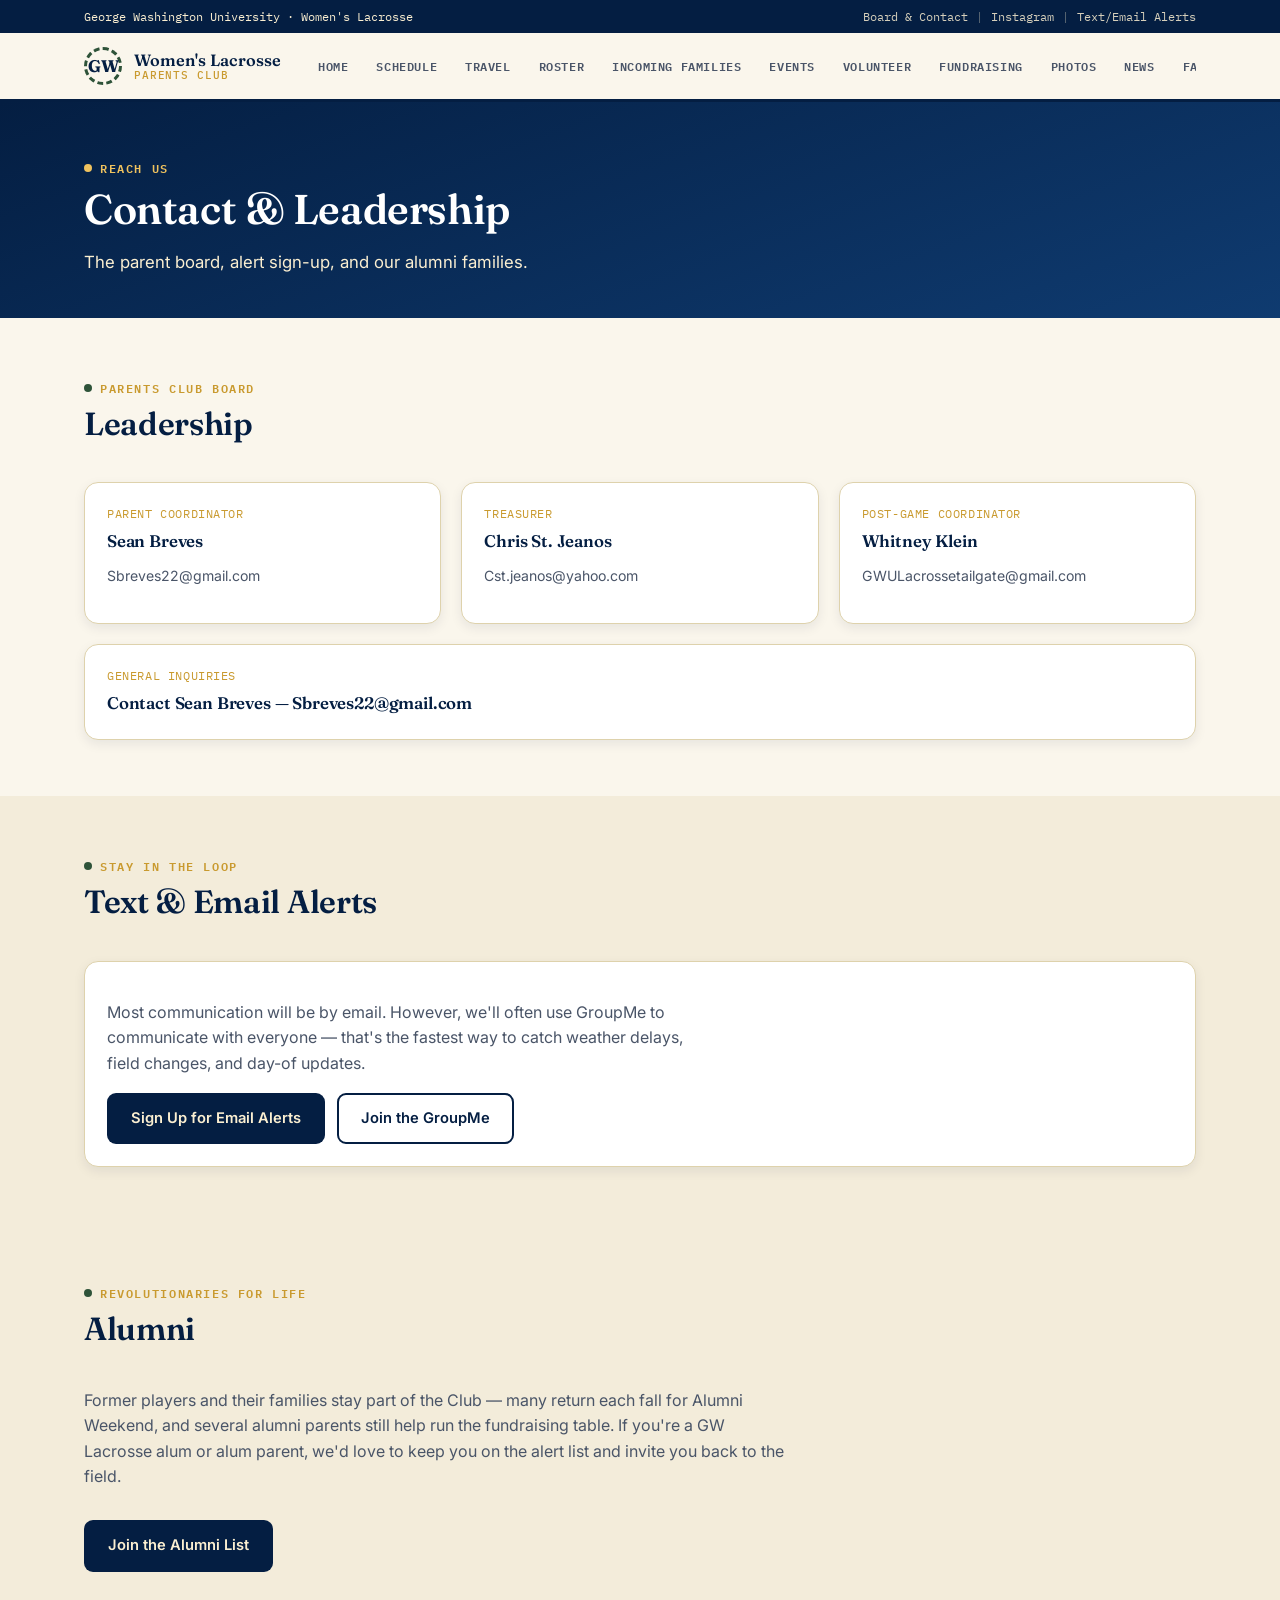
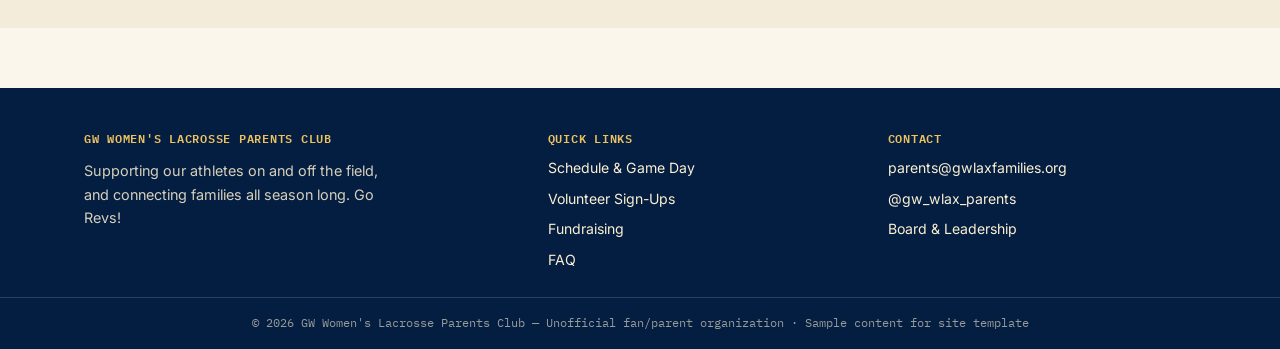
==== commit fa17c928: "Add files via upload" ====
--- a/contact.html
+++ b/contact.html
@@ -19,11 +19,11 @@
     <a href="index.html" class="brand"><span class="brand-mark">GW</span><span class="brand-text">Women's Lacrosse<small>Parents Club</small></span></a>
     <nav class="site-nav">
       <a href="index.html">Home</a><a href="schedule.html">Schedule</a><a href="travel.html">Travel</a>
-      <a href="directory.html">Directory</a><a href="roster.html">Roster</a><a href="incoming-families.html">Incoming Families</a><a href="events.html">Events</a>
+      <a href="roster.html">Roster</a><a href="incoming-families.html">Incoming Families</a><a href="events.html">Events</a>
       <a href="volunteer.html">Volunteer</a><a href="fundraising.html">Fundraising</a><a href="gallery.html">Photos</a>
       <a href="news.html">News</a><a href="faq.html">FAQ</a><a href="contact.html">Contact</a>
     </nav>
-    <button class="member-btn" onclick="location.href='directory.html'">Members Login</button>
+    <button class="nav-toggle" id="navToggle" aria-label="Toggle menu">☰</button>
   </div>
 </header>
 
--- a/css/style.css
+++ b/css/style.css
@@ -95,6 +95,7 @@
 .header-inner{
   max-width:var(--maxw);margin:0 auto;padding:14px 24px;
   display:flex;align-items:center;gap:24px;
+  position:relative;
 }
 .brand{display:flex;align-items:center;gap:12px;flex-shrink:0;}
 .brand-mark{
@@ -119,6 +120,12 @@
 }
 .site-nav a:hover{background:var(--cream-deep);color:var(--blue-900);}
 .site-nav a.active{background:var(--blue-900);color:var(--buff);}
+.nav-toggle{
+  display:none;
+  background:var(--blue-900);color:var(--buff);border:none;
+  width:42px;height:38px;border-radius:8px;font-size:1.2rem;cursor:pointer;
+  flex-shrink:0;align-items:center;justify-content:center;
+}
 .member-btn{
   flex-shrink:0;
   background:var(--buff);color:var(--blue-900);border:none;
@@ -345,7 +352,18 @@
   .hero-photo{max-width:420px;}
 }
 @media(max-width:760px){
-  .header-inner{flex-wrap:wrap;}
-  .site-nav{order:3;width:100%;border-top:1px dashed var(--line);padding-top:8px;}
+  .nav-toggle{display:flex;}
+  .header-inner{flex-wrap:nowrap;}
+  .site-nav{
+    display:none;
+    position:absolute;top:100%;left:0;right:0;
+    flex-direction:column;gap:0;
+    background:var(--cream);border-bottom:3px solid var(--blue-900);
+    padding:10px 24px 18px;overflow-x:visible;
+    box-shadow:var(--shadow);
+  }
+  .site-nav.open{display:flex;}
+  .site-nav a{padding:12px 6px;border-radius:0;border-bottom:1px dashed var(--line);width:100%;}
+  .site-nav a:last-child{border-bottom:none;}
   table{min-width:560px;}
 }
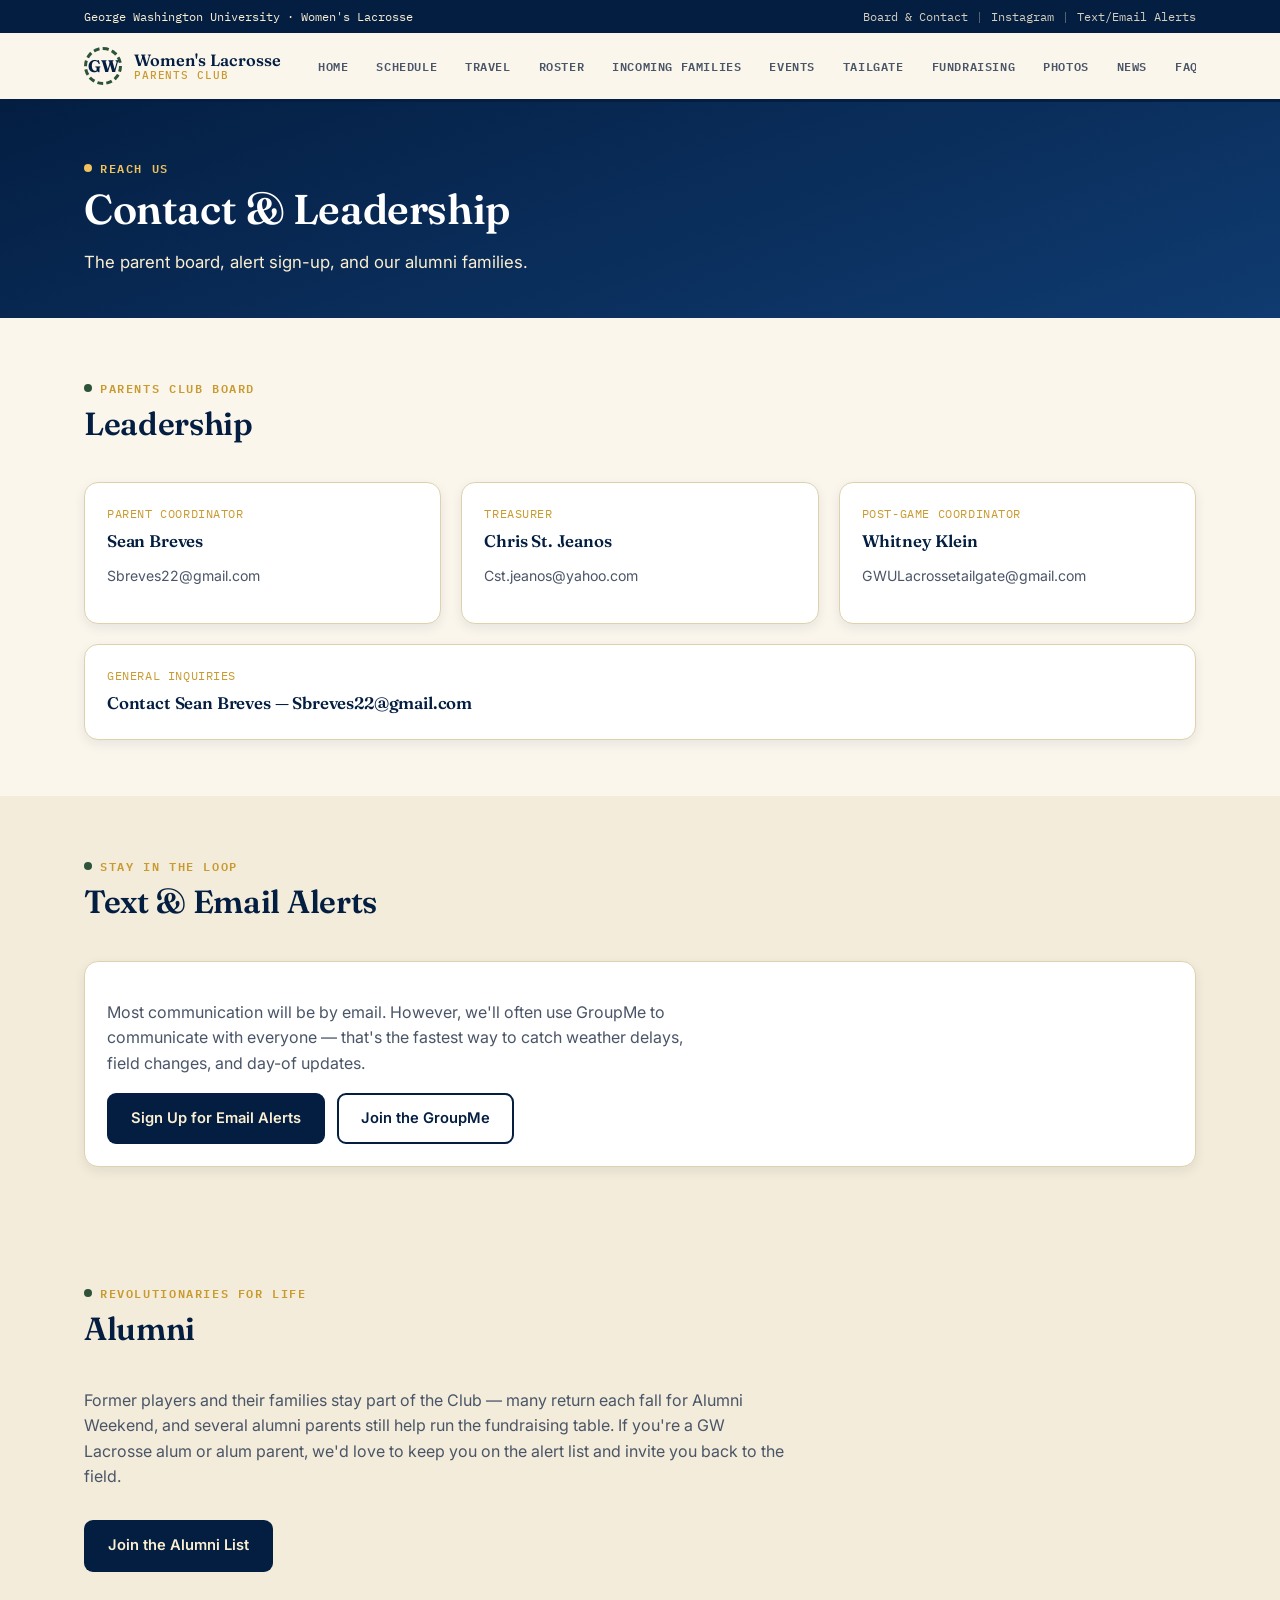
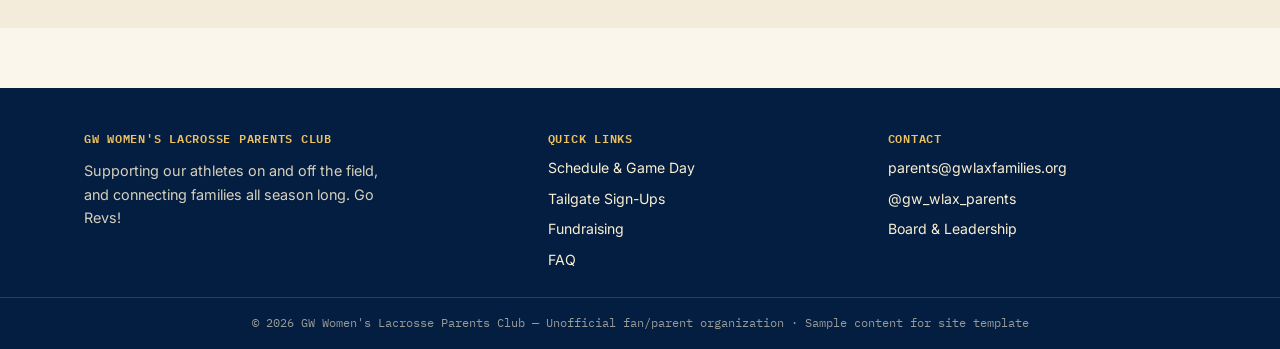
==== commit 33882565: "Version 6.2" ====
--- a/contact.html
+++ b/contact.html
@@ -20,7 +20,7 @@
     <nav class="site-nav">
       <a href="index.html">Home</a><a href="schedule.html">Schedule</a><a href="travel.html">Travel</a>
       <a href="roster.html">Roster</a><a href="incoming-families.html">Incoming Families</a><a href="events.html">Events</a>
-      <a href="volunteer.html">Volunteer</a><a href="fundraising.html">Fundraising</a><a href="gallery.html">Photos</a>
+      <a href="tailgate.html">Tailgate</a><a href="fundraising.html">Fundraising</a><a href="gallery.html">Photos</a>
       <a href="news.html">News</a><a href="faq.html">FAQ</a><a href="contact.html">Contact</a>
     </nav>
     <button class="nav-toggle" id="navToggle" aria-label="Toggle menu">☰</button>
@@ -56,7 +56,7 @@
       <p style="color:var(--ink-soft);max-width:60ch;">Most communication will be by email. However, we'll often use GroupMe to communicate with everyone — that's the fastest way to catch weather delays, field changes, and day-of updates.</p>
       <div style="display:flex;gap:12px;flex-wrap:wrap;margin-top:14px;">
         <a class="btn btn-navy" href="#">Sign Up for Email Alerts</a>
-        <a class="btn btn-outline" style="color:var(--blue-900);border-color:var(--blue-900);" href="#">Join the GroupMe</a>
+        <a class="btn btn-outline" style="color:var(--blue-900);border-color:var(--blue-900);" href="https://groupme.com/join_group/96642963/34KTvzkY" target="_blank" rel="noopener">Join the GroupMe</a>
       </div>
     </div>
   </div>
@@ -73,7 +73,7 @@
 <footer class="site-footer">
   <div class="footer-inner">
     <div><h4>GW Women's Lacrosse Parents Club</h4><p style="max-width:34ch;color:rgba(251,239,209,.85);font-size:.9rem;">Supporting our athletes on and off the field, and connecting families all season long. Go Revs!</p></div>
-    <div><h4>Quick Links</h4><ul><li><a href="schedule.html">Schedule &amp; Game Day</a></li><li><a href="volunteer.html">Volunteer Sign-Ups</a></li><li><a href="fundraising.html">Fundraising</a></li><li><a href="faq.html">FAQ</a></li></ul></div>
+    <div><h4>Quick Links</h4><ul><li><a href="schedule.html">Schedule &amp; Game Day</a></li><li><a href="tailgate.html">Tailgate Sign-Ups</a></li><li><a href="fundraising.html">Fundraising</a></li><li><a href="faq.html">FAQ</a></li></ul></div>
     <div><h4>Contact</h4><ul><li>parents@gwlaxfamilies.org</li><li>@gw_wlax_parents</li><li><a href="contact.html">Board &amp; Leadership</a></li></ul></div>
   </div>
   <div class="footer-bottom">© 2026 GW Women's Lacrosse Parents Club — Unofficial fan/parent organization · Sample content for site template</div>
